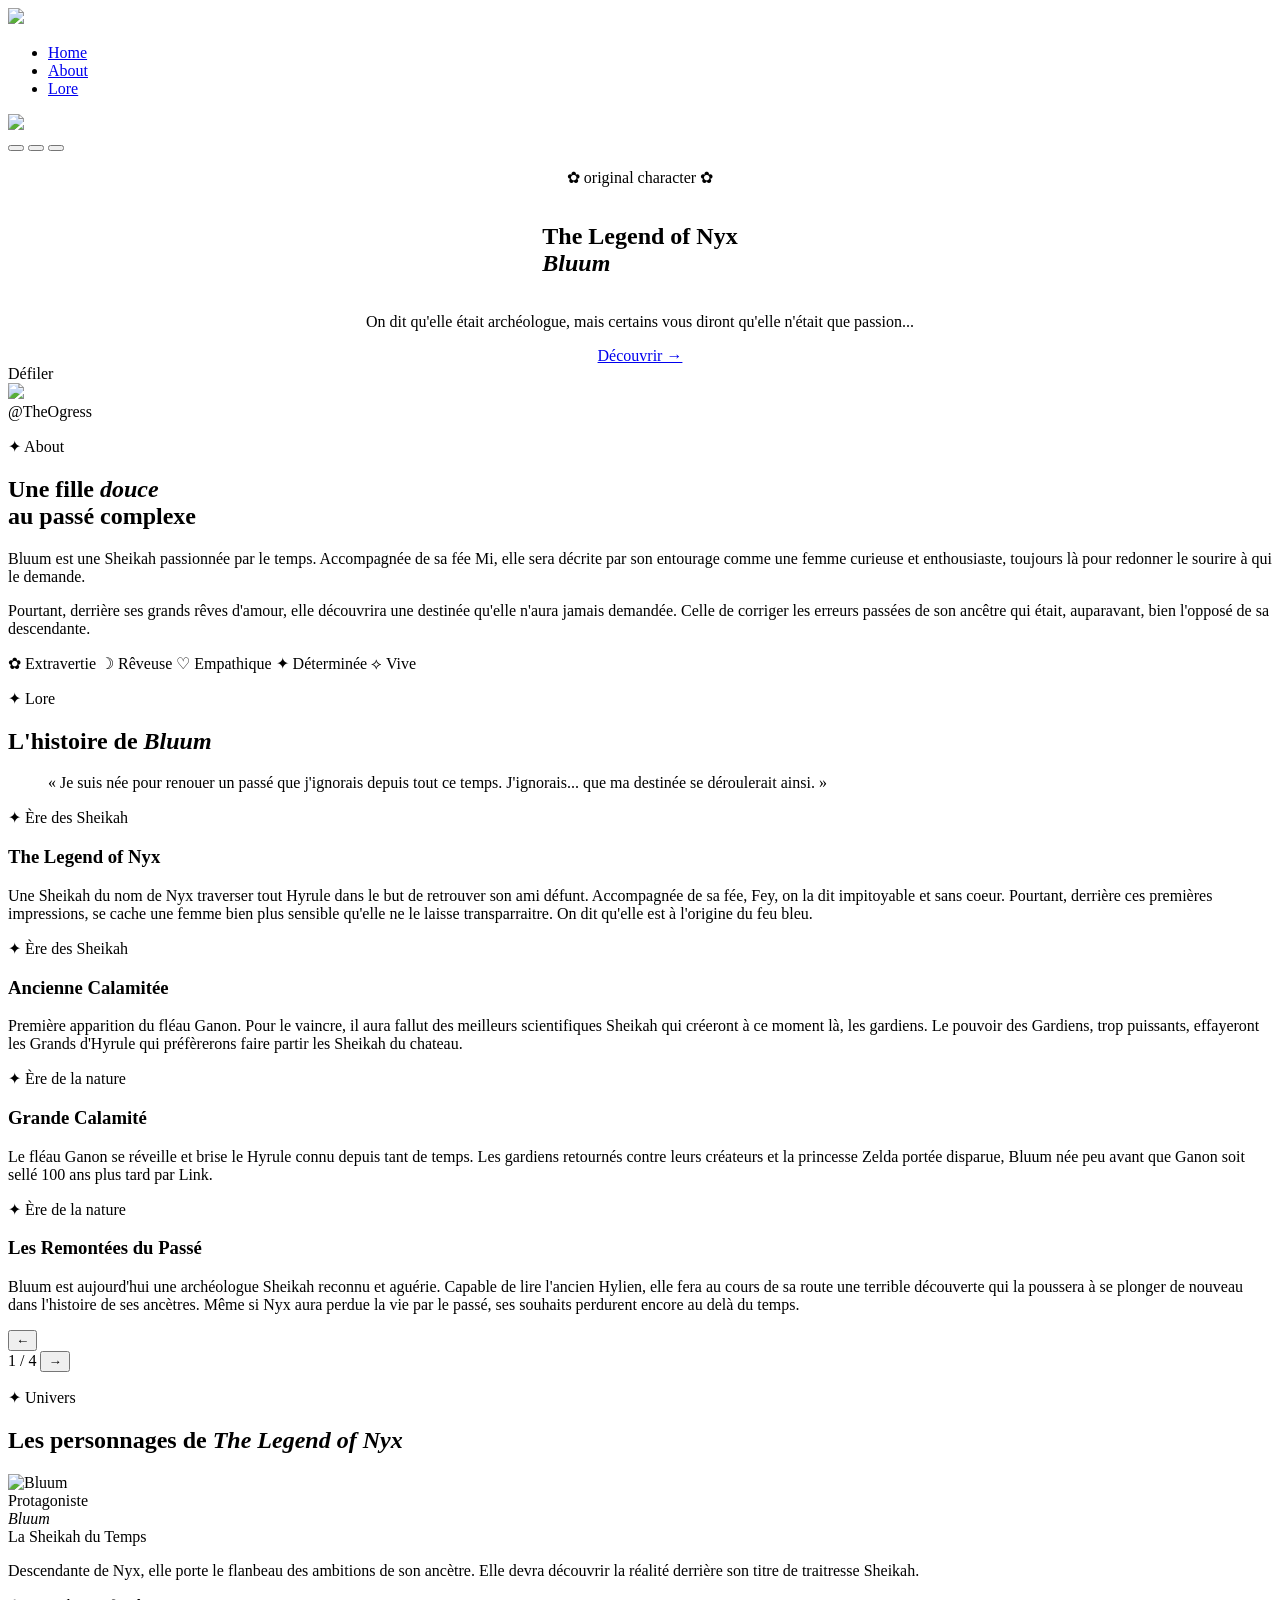
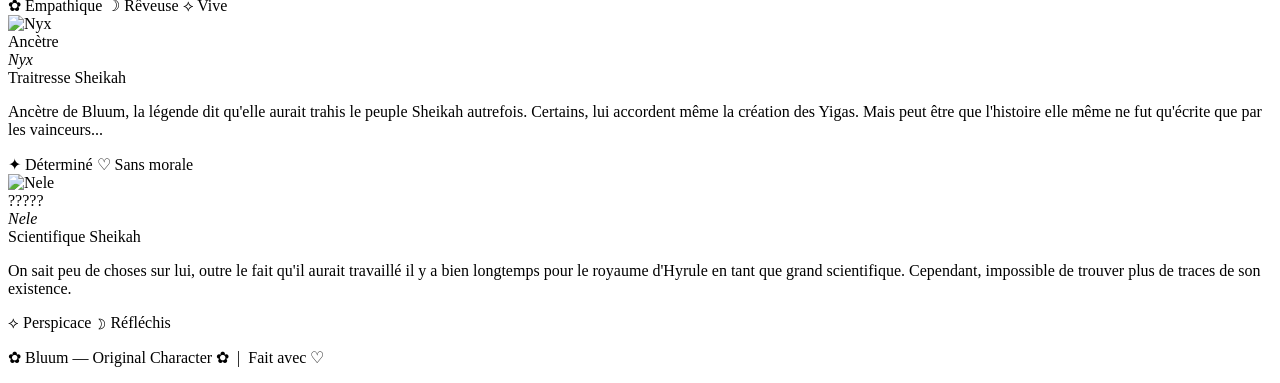
==== index.html @ 2db021d2 "Update index.html" ====
<!DOCTYPE html>
<html lang="fr">
<head>
  <meta charset="UTF-8" />
  <meta name="viewport" content="width=device-width, initial-scale=1.0"/>
  <title>Bluum ✿</title>
  <link href="https://fonts.googleapis.com/css2?family=Cormorant+Garamond:ital,wght@0,300;0,400;1,300;1,400&family=DM+Sans:wght@300;400&family=Playfair+Display:ital@1&display=swap" rel="stylesheet"/>
  <link rel="stylesheet" href="style.css"/>
  <link rel="icon" type="image/png" href="icon.png" />
</head>
<body>

  <!-- NAV HORIZONTALE EN HAUT -->
  <nav class="top-nav" aria-label="Navigation principale">
    <a class="nav-logo" href="#home"><img src="images/logo.png" width="400"></a>
    <ul>
      <li><a href="#home">Home</a></li>
      <li><a href="about.html">About</a></li>
      <li><a href="lore.html">Lore</a></li>
    </ul>
  </nav>

  <!-- NAV LATÉRALE (DOTS) À DROITE -->
  <aside class="side-nav" aria-label="Navigation par sections">
    <div class="side-nav-flower"><img src="images/flower-icon.png" width="30"></div>
    <div class="side-nav-line"></div>
    <div class="side-nav-dots">
      <button class="side-dot active" data-target="home"    data-label="Home"    aria-label="Aller à Home"></button>
      <button class="side-dot"        data-target="about"   data-label="About"   aria-label="Aller à About"></button>
      <button class="side-dot"        data-target="lore"    data-label="Lore"    aria-label="Aller à Lore"></button>
    </div>
  </aside>

  <!-- HOME -->
  <section id="home">
    <div class="home-deco deco-1"></div>
    <div class="home-deco deco-2"></div>
    <div class="home-deco deco-3"></div>
    <div class="petals" id="petals"></div>

    <div style="position:relative;z-index:2;display:flex;flex-direction:column;align-items:center;">
      <p class="home-eyebrow">✿ original character ✿</p>
      <h1 class="home-title">The Legend of Nyx<br/><em>Bluum</em></h1>
      <p class="home-sub">On dit qu'elle était archéologue, mais certains vous diront qu'elle n'était que passion...</p>
      <a href="#about" class="home-btn">Découvrir →</a>
    </div>

    <div class="scroll-hint">
      <div class="scroll-line"></div>
      <span>Défiler</span>
    </div>
  </section>

  <!-- ABOUT -->
  <section id="about">
    <div class="about-inner">
      <div class="about-portrait reveal">
        <div class="portrait-frame"><img src="images/bluum1.jpg" width="450"></div>
        <div class="portrait-tag">@TheOgress</div>
      </div>
      <div class="about-content reveal" style="transition-delay:0.15s">
        <p class="section-label">✦ About</p>
        <h2 class="section-title">Une fille <em>douce</em><br/>au passé complexe</h2>
        <p class="about-text">
          Bluum est une Sheikah passionnée par le temps. Accompagnée de sa fée Mi, elle sera décrite par son entourage comme une femme curieuse et enthousiaste, toujours là pour redonner le sourire à qui le demande.
        </p>
        <p class="about-text" style="margin-top:1rem;">
          Pourtant, derrière ses grands rêves d'amour, elle découvrira une destinée qu'elle n'aura jamais demandée. Celle de corriger les erreurs passées de son ancêtre qui était, auparavant, bien l'opposé de sa descendante.
        </p>
        <div class="about-tags">
          <span class="tag">✿ Extravertie</span>
          <span class="tag">☽ Rêveuse</span>
          <span class="tag">♡ Empathique</span>
          <span class="tag">✦ Déterminée</span>
          <span class="tag">⟡ Vive</span>
        </div>
      </div>
    </div>
  </section>

  <!-- LORE -->
  <section id="lore">
    <div class="lore-inner">
      <p class="section-label reveal">✦ Lore</p>
      <h2 class="section-title reveal" style="transition-delay:0.1s">L'histoire de <em>Bluum</em></h2>

      <blockquote class="lore-quote reveal" style="transition-delay:0.2s">
        « Je suis née pour renouer un passé que j'ignorais depuis tout ce temps. J'ignorais... que ma destinée se déroulerait ainsi. »
      </blockquote>

      <!-- FRISE HORIZONTALE SCROLLABLE -->
      <div class="timeline-slider reveal" style="transition-delay:0.3s">
        <div class="timeline-track-line"></div>

        <div class="timeline-viewport">
          <div class="timeline-track" id="timelineTrack">

            <div class="tl-card active">
              <div class="tl-dot"></div>
              <div class="tl-card-body">
                <div class="tl-year">✦ Ère des Sheikah</div>
                <h3 class="tl-title">The Legend of Nyx</h3>
                <p class="tl-text">Une Sheikah du nom de Nyx traverser tout Hyrule dans le but de retrouver son ami défunt. Accompagnée de sa fée, Fey, on la dit impitoyable et sans coeur. Pourtant, derrière ces premières impressions, se cache une femme bien plus sensible qu'elle ne le laisse transparraitre. On dit qu'elle est à l'origine du feu bleu.</p>
              </div>
            </div>

            <div class="tl-card">
              <div class="tl-dot"></div>
              <div class="tl-card-body">
                <div class="tl-year">✦ Ère des Sheikah</div>
                <h3 class="tl-title">Ancienne Calamitée</h3>
                <p class="tl-text">Première apparition du fléau Ganon. Pour le vaincre, il aura fallut des meilleurs scientifiques Sheikah qui créeront à ce moment là, les gardiens. Le pouvoir des Gardiens, trop puissants, effayeront les Grands d'Hyrule qui préfèrerons faire partir les Sheikah du chateau.</p>
              </div>
            </div>

            <div class="tl-card">
              <div class="tl-dot"></div>
              <div class="tl-card-body">
                <div class="tl-year">✦ Ère de la nature</div>
                <h3 class="tl-title">Grande Calamité</h3>
                <p class="tl-text">Le fléau Ganon se réveille et brise le Hyrule connu depuis tant de temps. Les gardiens retournés contre leurs créateurs et la princesse Zelda portée disparue, Bluum née peu avant que Ganon soit sellé 100 ans plus tard par Link.</p>
              </div>
            </div>

            <div class="tl-card">
              <div class="tl-dot"></div>
              <div class="tl-card-body">
                <div class="tl-year">✦ Ère de la nature</div>
                <h3 class="tl-title">Les Remontées du Passé</h3>
                <p class="tl-text">Bluum est aujourd'hui une archéologue Sheikah reconnu et aguérie. Capable de lire l'ancien Hylien, elle fera au cours de sa route une terrible découverte qui la poussera à se plonger de nouveau dans l'histoire de ses ancètres. Même si Nyx aura perdue la vie par le passé, ses souhaits perdurent encore au delà du temps.</p>
              </div>
            </div>

          </div>
        </div>

        <div class="timeline-controls">
          <button class="tl-btn" id="tlPrev" aria-label="Précédent">←</button>
          <div class="tl-dots" id="tlDots"></div>
          <span class="tl-counter" id="tlCounter">1 / 4</span>
          <button class="tl-btn" id="tlNext" aria-label="Suivant">→</button>
        </div>
      </div>
    </div>
  </section>

  <!-- UNIVERS — 3 PERSONNAGES -->
  <section id="univers">
    <div class="univers-inner">
      <div class="univers-header reveal">
        <p class="section-label">✦ Univers</p>
        <h2 class="section-title">Les personnages de <em>The Legend of Nyx</em></h2>
      </div>

      <div class="chars-grid">

        <!-- Personnage 1 : Bluum -->
        <div class="char-card reveal">
          <div class="char-portrait">
            <div class="char-portrait-inner">
            <img src="images/bluum-portrait.png" alt="Bluum">
            </div>
            <div class="char-ring"></div>
            <div class="char-ring-2"></div>
            <span class="char-role">Protagoniste</span>
          </div>
          <div class="char-name"><em>Bluum</em></div>
          <div class="char-epithet">La Sheikah du Temps</div>
          <p class="char-desc">Descendante de Nyx, elle porte le flanbeau des ambitions de son ancètre. Elle devra découvrir la réalité derrière son titre de traitresse Sheikah.</p>
          <div class="char-tags">
            <span class="char-tag">✿ Empathique</span>
            <span class="char-tag">☽ Rêveuse</span>
            <span class="char-tag">⟡ Vive</span>
          </div>
          <div class="char-divider"></div>
        </div>

        <!-- Personnage 2 : à compléter -->
        <div class="char-card reveal" style="transition-delay:0.12s">
          <div class="char-portrait">
            <div class="char-portrait-inner">
            <img src="images/nyx-portrait.png" alt="Nyx">
            </div>
            <div class="char-ring"></div>
            <div class="char-ring-2"></div>
            <span class="char-role">Ancètre</span>
          </div>
          <div class="char-name"><em>Nyx</em></div>
          <div class="char-epithet">Traitresse Sheikah</div>
          <p class="char-desc">Ancètre de Bluum, la légende dit qu'elle aurait trahis le peuple Sheikah autrefois. Certains, lui accordent même la création des Yigas. Mais peut être que l'histoire elle même ne fut qu'écrite que par les vainceurs...</p>
          <div class="char-tags">
            <span class="char-tag">✦ Déterminé</span>
            <span class="char-tag">♡ Sans morale</span>
          </div>
          <div class="char-divider"></div>
        </div>

        <!-- Personnage 3 : à compléter -->
        <div class="char-card reveal" style="transition-delay:0.24s">
          <div class="char-portrait">
            <div class="char-portrait-inner">
            <img src="images/nele-portrait.png" alt="Nele">
            </div>
            <div class="char-ring"></div>
            <div class="char-ring-2"></div>
            <span class="char-role">?????</span>
          </div>
          <div class="char-name"><em>Nele</em></div>
          <div class="char-epithet">Scientifique Sheikah</div>
          <p class="char-desc">On sait peu de choses sur lui, outre le fait qu'il aurait travaillé il y a bien longtemps pour le royaume d'Hyrule en tant que grand scientifique. Cependant, impossible de trouver plus de traces de son existence.</p>
          <div class="char-tags">
            <span class="char-tag">⟡ Perspicace</span>
            <span class="char-tag">☽ Réfléchis</span>
          </div>
        </div>

      </div>
    </div>
  </section>

  <!-- FOOTER -->
  <footer>
    <p>✿ Bluum — Original Character ✿ &nbsp;|&nbsp; Fait avec <span>♡</span></p>
  </footer>

  <script src="main.js"></script>
</body>
</html>
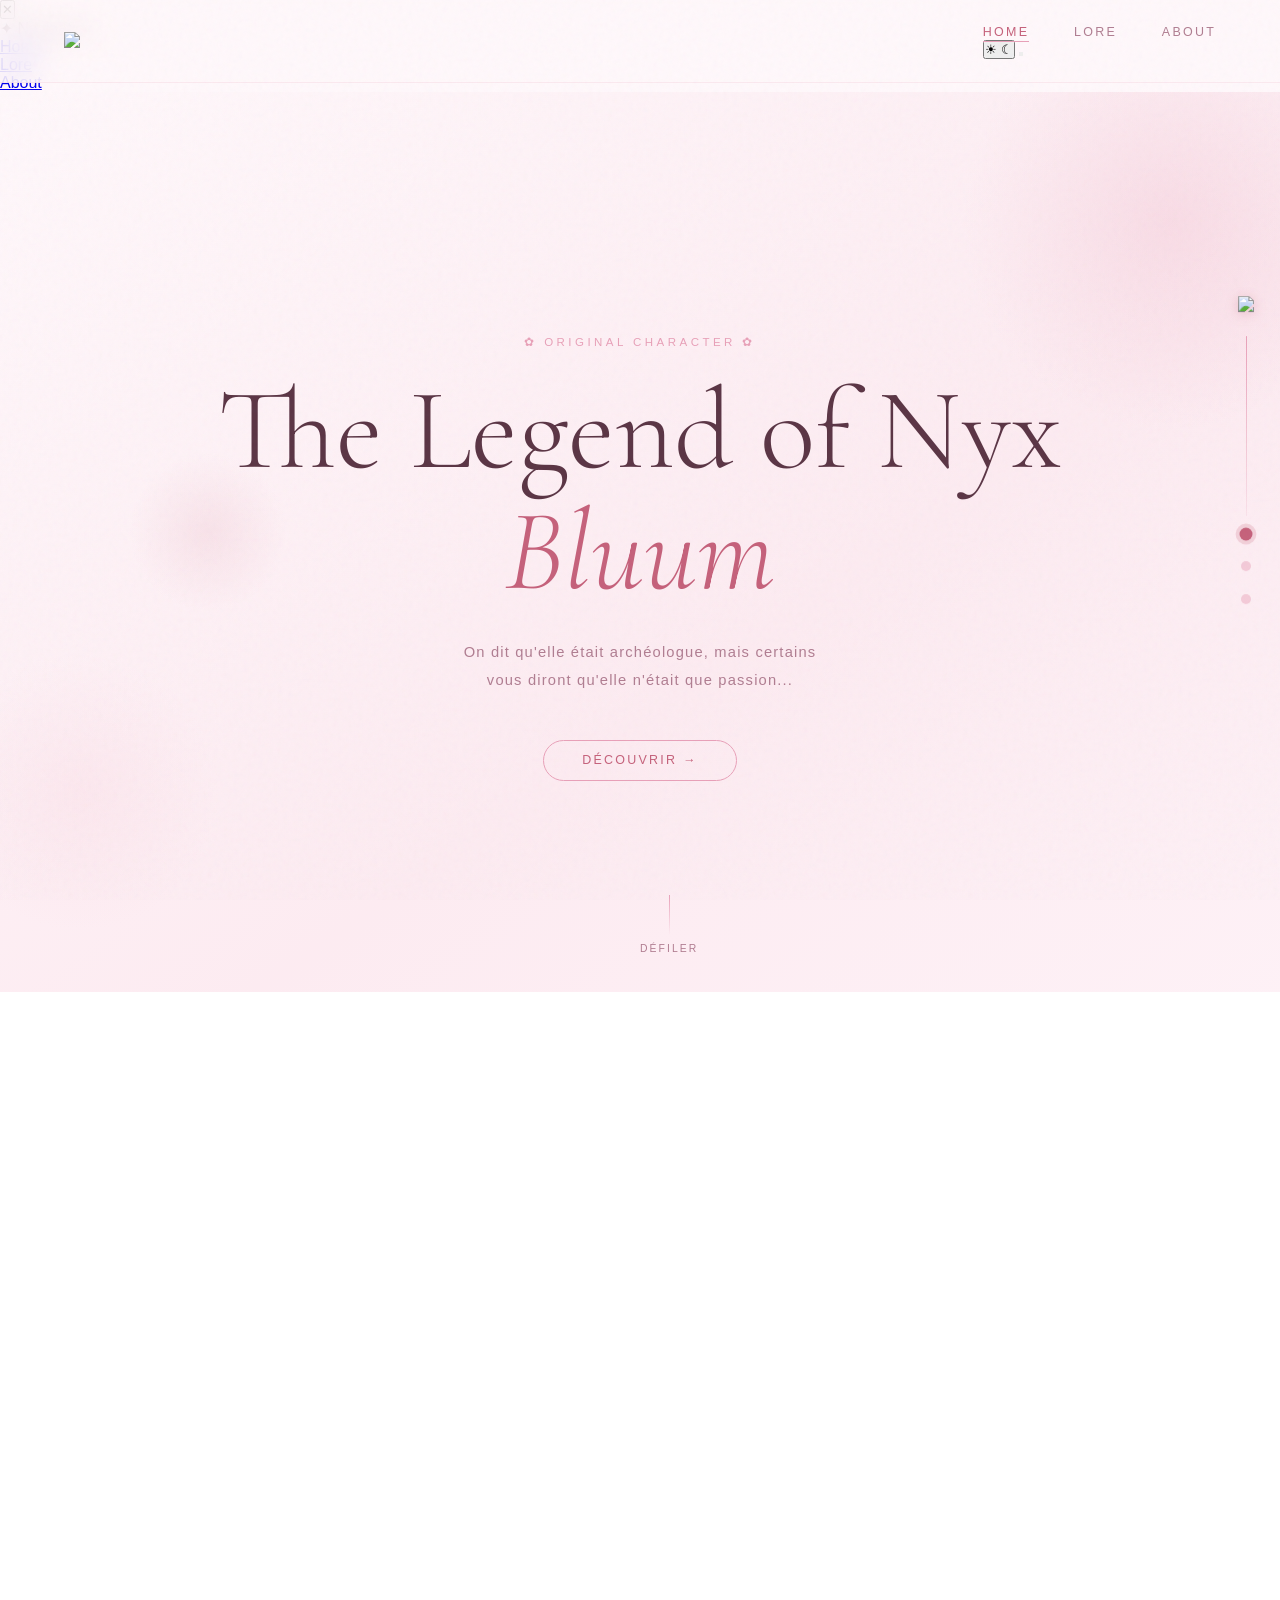
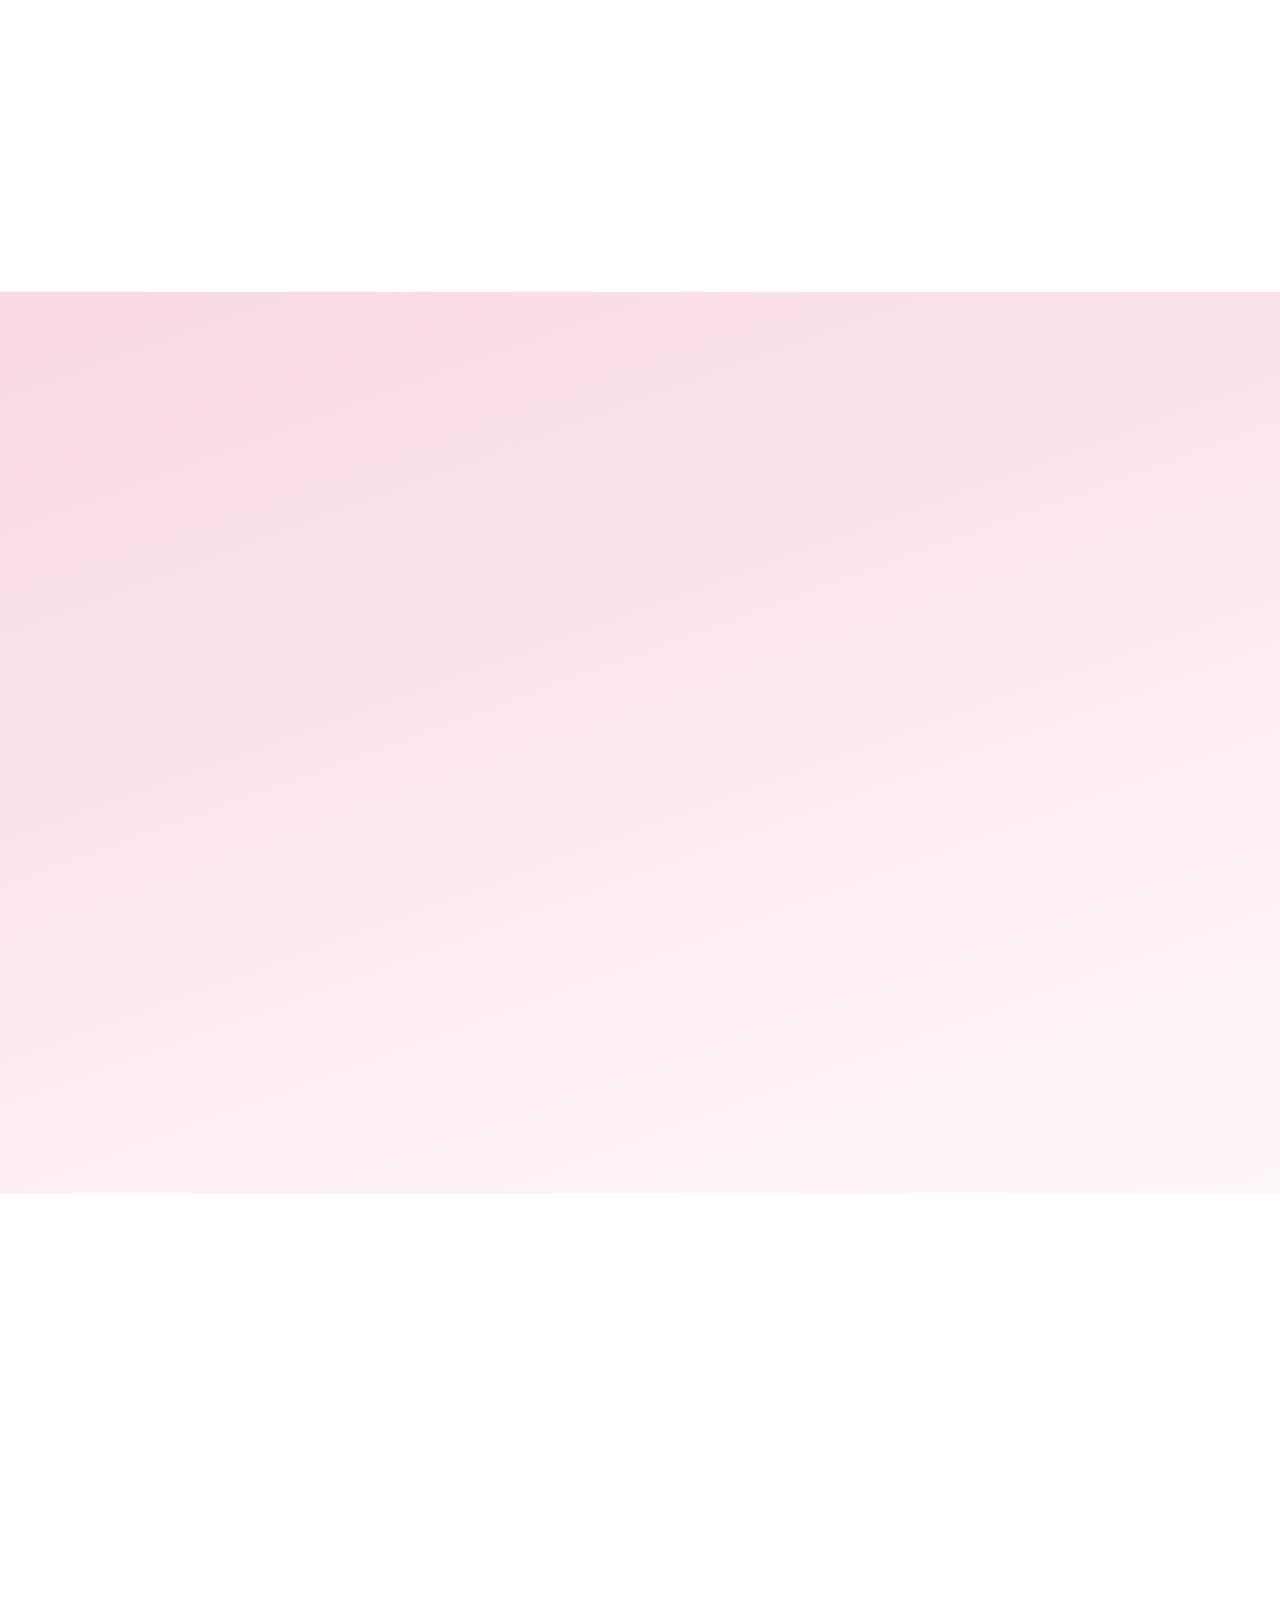
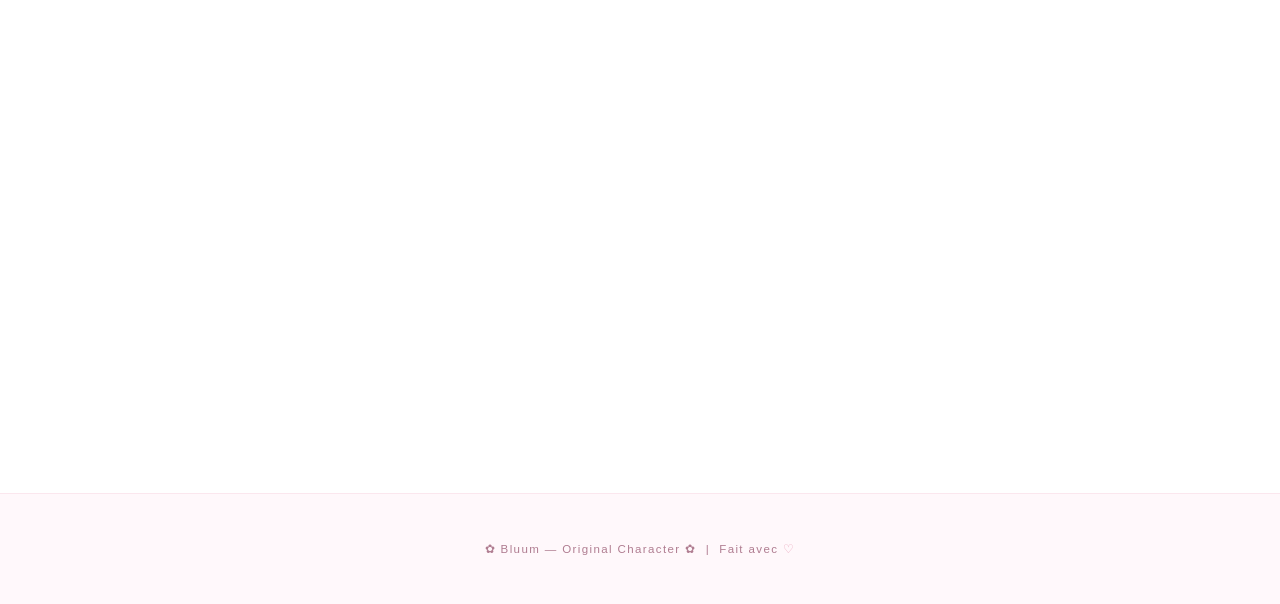
==== commit a26e1a88: "Update index.html" ====
--- a/index.html
+++ b/index.html
@@ -3,22 +3,54 @@
 <head>
   <meta charset="UTF-8" />
   <meta name="viewport" content="width=device-width, initial-scale=1.0"/>
-  <title>Bluum ✿</title>
+  <title>The Legend of Nyx</title>
+  <script>
+    (function () {
+      var t = localStorage.getItem('bluum-theme');
+      if (!t && window.matchMedia('(prefers-color-scheme: dark)').matches) t = 'dark';
+      document.documentElement.setAttribute('data-theme', t || 'light');
+    })();
+  </script>
   <link href="https://fonts.googleapis.com/css2?family=Cormorant+Garamond:ital,wght@0,300;0,400;1,300;1,400&family=DM+Sans:wght@300;400&family=Playfair+Display:ital@1&display=swap" rel="stylesheet"/>
   <link rel="stylesheet" href="style.css"/>
-  <link rel="icon" type="image/png" href="icon.png" />
+  <link rel="stylesheet" href="style-dark.css"/>
+  <link rel="icon" type="image/png" href="images/icon.png" />
 </head>
 <body>
 
   <!-- NAV HORIZONTALE EN HAUT -->
   <nav class="top-nav" aria-label="Navigation principale">
     <a class="nav-logo" href="#home"><img src="images/logo.png" width="400"></a>
-    <ul>
-      <li><a href="#home">Home</a></li>
-      <li><a href="about.html">About</a></li>
-      <li><a href="lore.html">Lore</a></li>
-    </ul>
+    <div class="nav-right">
+      <ul>
+        <li><a href="#home" class="active">Home</a></li>
+        <li><a href="lore.html">Lore</a></li>
+        <li><a href="about.html">About</a></li>
+      </ul>
+      <button class="theme-toggle" id="themeToggle" type="button" aria-pressed="false" aria-label="Changer de thème">
+        <span class="theme-icon theme-icon-light" aria-hidden="true">☀</span>
+        <span class="theme-icon theme-icon-dark" aria-hidden="true">☾</span>
+      </button>
+      <button class="burger-btn" id="burgerBtn" type="button" aria-label="Ouvrir le menu" aria-expanded="false" aria-controls="mobileMenu">
+        <span></span><span></span><span></span>
+      </button>
+    </div>
   </nav>
+
+  <div class="mobile-menu" id="mobileMenu" aria-hidden="true">
+    <div class="mobile-menu-overlay" id="mobileMenuOverlay"></div>
+    <aside class="mobile-menu-panel" aria-label="Menu de navigation">
+      <button class="mobile-menu-close" id="mobileMenuClose" type="button" aria-label="Fermer le menu">✕</button>
+      <p class="mobile-menu-label">✦ Navigation</p>
+      <nav class="mobile-menu-nav">
+        <ul>
+          <li><a href="#home" class="active">Home</a></li>
+          <li><a href="lore.html">Lore</a></li>
+          <li><a href="about.html">About</a></li>
+        </ul>
+      </nav>
+    </aside>
+  </div>
 
   <!-- NAV LATÉRALE (DOTS) À DROITE -->
   <aside class="side-nav" aria-label="Navigation par sections">
@@ -55,7 +87,7 @@
   <section id="about">
     <div class="about-inner">
       <div class="about-portrait reveal">
-        <div class="portrait-frame"><img src="images/bluum1.jpg" width="450"></div>
+        <div class="portrait-frame"><img src="images/bluum1.jpg" alt="Bluum"></div>
         <div class="portrait-tag">@TheOgress</div>
       </div>
       <div class="about-content reveal" style="transition-delay:0.15s">
@@ -223,6 +255,8 @@
     <p>✿ Bluum — Original Character ✿ &nbsp;|&nbsp; Fait avec <span>♡</span></p>
   </footer>
 
+  <script src="theme.js"></script>
+  <script src="menu.js"></script>
   <script src="main.js"></script>
 </body>
 </html>
--- a/style.css
+++ b/style.css
@@ -0,0 +1,1024 @@
+:root {
+      --blush: #f9d9e3;
+      --rose: #e8a0b8;
+      --deep-rose: #c5607a;
+      --petal: #fce8f0;
+      --cream: #fff8fb;
+      --text: #5a3444;
+      --muted: #b07d91;
+      --white: #ffffff;
+    }
+
+    *, *::before, *::after { box-sizing: border-box; margin: 0; padding: 0; }
+    html { scroll-behavior: smooth; }
+    body {
+      font-family: 'DM Sans', sans-serif;
+      background: var(--cream);
+      color: var(--text);
+      overflow-x: hidden;
+    }
+
+    /* ─── Cursor ─── */
+    html { cursor: url("data:image/svg+xml,%3Csvg xmlns='http://www.w3.org/2000/svg' width='20' height='20' viewBox='0 0 20 20'%3E%3Ccircle cx='10' cy='10' r='4' fill='%23e8a0b8'/%3E%3C/svg%3E") 10 10, auto; }
+
+    /* ─── Noise overlay ─── */
+    body::before {
+      content: '';
+      position: fixed;
+      inset: 0;
+      background-image: url("data:image/svg+xml,%3Csvg viewBox='0 0 200 200' xmlns='http://www.w3.org/2000/svg'%3E%3Cfilter id='noise'%3E%3CfeTurbulence type='fractalNoise' baseFrequency='0.9' numOctaves='4' stitchTiles='stitch'/%3E%3C/filter%3E%3Crect width='100%25' height='100%25' filter='url(%23noise)' opacity='0.035'/%3E%3C/svg%3E");
+      pointer-events: none;
+      z-index: 1000;
+    }
+
+    /* ════════════════════════════════════════
+       NAV — BARRE HORIZONTALE EN HAUT
+    ════════════════════════════════════════ */
+    nav.top-nav {
+      position: fixed;
+      top: 0; left: 0; right: 0;
+      z-index: 300;
+      display: flex;
+      align-items: center;
+      justify-content: space-between;
+      padding: 1.4rem 4rem;
+      background: rgba(255,248,251,0.82);
+      backdrop-filter: blur(14px);
+      border-bottom: 1px solid rgba(232,160,184,0.18);
+    }
+
+    .nav-logo {
+      font-family: 'Cormorant Garamond', serif;
+      font-size: 1.35rem;
+      font-weight: 300;
+      letter-spacing: 0.12em;
+      color: var(--deep-rose);
+      text-decoration: none;
+    }
+    .nav-logo span { font-style: italic; }
+
+    nav.top-nav ul {
+      list-style: none;
+      display: flex;
+      gap: 2.8rem;
+    }
+    nav.top-nav ul li a {
+      text-decoration: none;
+      font-size: 0.78rem;
+      letter-spacing: 0.18em;
+      text-transform: uppercase;
+      color: var(--muted);
+      transition: color 0.3s;
+      position: relative;
+    }
+    nav.top-nav ul li a::after {
+      content: '';
+      position: absolute;
+      bottom: -3px; left: 0;
+      width: 0; height: 1px;
+      background: var(--rose);
+      transition: width 0.3s ease;
+    }
+    nav.top-nav ul li a:hover { color: var(--deep-rose); }
+    nav.top-nav ul li a:hover::after { width: 100%; }
+
+    /* ════════════════════════════════════════
+       NAV — BARRE LATÉRALE (POINTS) À DROITE
+    ════════════════════════════════════════ */
+    .side-nav {
+      position: fixed;
+      right: 1.6rem;
+      top: 50%;
+      transform: translateY(-50%);
+      z-index: 200;
+      display: flex;
+      flex-direction: column;
+      align-items: center;
+      gap: 0;
+    }
+
+    /* La fleur de cerisier en haut */
+    .side-nav-flower {
+      font-size: 1.1rem;
+      color: var(--deep-rose);
+      margin-bottom: 1.2rem;
+      animation: floatA 4s ease-in-out infinite;
+      filter: drop-shadow(0 2px 6px rgba(197,96,122,0.3));
+    }
+
+    /* La ligne verticale */
+    .side-nav-line {
+      width: 1px;
+      height: 180px;
+      background: linear-gradient(to bottom, var(--rose), rgba(232,160,184,0.15));
+      margin-bottom: 0.8rem;
+    }
+
+    /* Les dots de section */
+    .side-nav-dots {
+      display: flex;
+      flex-direction: column;
+      align-items: center;
+      gap: 1.4rem;
+    }
+
+    .side-dot {
+      position: relative;
+      width: 10px;
+      height: 10px;
+      border-radius: 50%;
+      background: var(--rose);
+      opacity: 0.45;
+      cursor: pointer;
+      transition: opacity 0.3s, transform 0.3s, background 0.3s;
+      border: none;
+      padding: 0;
+    }
+    .side-dot:hover,
+    .side-dot.active {
+      opacity: 1;
+      background: var(--deep-rose);
+      transform: scale(1.3);
+    }
+    .side-dot.active {
+      box-shadow: 0 0 0 3px rgba(197,96,122,0.2);
+    }
+
+    /* Tooltip au survol */
+    .side-dot::after {
+      content: attr(data-label);
+      position: absolute;
+      right: 1.6rem;
+      top: 50%;
+      transform: translateY(-50%);
+      background: rgba(255,248,251,0.95);
+      backdrop-filter: blur(10px);
+      border: 1px solid rgba(232,160,184,0.3);
+      color: var(--deep-rose);
+      font-size: 0.62rem;
+      letter-spacing: 0.18em;
+      text-transform: uppercase;
+      padding: 0.3rem 0.8rem;
+      border-radius: 999px;
+      white-space: nowrap;
+      opacity: 0;
+      pointer-events: none;
+      transition: opacity 0.25s, right 0.25s;
+    }
+    .side-dot:hover::after { opacity: 1; right: 1.9rem; }
+
+    /* ─── Sections shared ─── */
+    section {
+      min-height: 100vh;
+      display: flex;
+      align-items: center;
+      justify-content: center;
+      position: relative;
+      padding: 7rem 2rem 5rem;
+    }
+
+    /* ════════════════════════════════════════
+       HOME — banner.png + pétales PNG
+    ════════════════════════════════════════ */
+    #home {
+      background:
+        linear-gradient(145deg, rgba(255,248,251,0.38) 0%, rgba(249,217,227,0.42) 60%, rgba(252,232,240,0.45) 100%),
+        url('images/banner.jpg') center center / cover no-repeat;
+      text-align: center;
+      flex-direction: column;
+      overflow: hidden;
+    }
+
+    .home-deco { position: absolute; border-radius: 50%; pointer-events: none; }
+    .deco-1 {
+      width: 420px; height: 420px;
+      background: radial-gradient(circle, rgba(232,160,184,0.22) 0%, transparent 70%);
+      top: -80px; right: -100px;
+      animation: floatA 7s ease-in-out infinite;
+    }
+    .deco-2 {
+      width: 280px; height: 280px;
+      background: radial-gradient(circle, rgba(249,217,227,0.35) 0%, transparent 70%);
+      bottom: 60px; left: -60px;
+      animation: floatB 9s ease-in-out infinite;
+    }
+    .deco-3 {
+      width: 160px; height: 160px;
+      background: radial-gradient(circle, rgba(197,96,122,0.1) 0%, transparent 70%);
+      top: 40%; left: 10%;
+      animation: floatA 11s ease-in-out infinite reverse;
+    }
+    @keyframes floatA { 0%,100%{transform:translateY(0) scale(1)} 50%{transform:translateY(-20px) scale(1.03)} }
+    @keyframes floatB { 0%,100%{transform:translateY(0) scale(1)} 50%{transform:translateY(14px) scale(0.97)} }
+
+    .petals { position: absolute; inset: 0; pointer-events: none; overflow: hidden; }
+
+    .petal-item {
+      position: absolute;
+      top: -80px;
+      opacity: 0;
+      animation: petalFall linear infinite;
+    }
+    .petal-item img {
+      display: block;
+      filter: drop-shadow(0 2px 5px rgba(197,96,122,0.15));
+    }
+    @keyframes petalFall {
+      0%   { opacity: 0;   transform: translateY(0)     rotate(0deg); }
+      6%   { opacity: 0.9; }
+      85%  { opacity: 0.6; }
+      100% { opacity: 0;   transform: translateY(110vh) rotate(420deg); }
+    }
+
+    .home-eyebrow {
+      font-size: 0.72rem; letter-spacing: 0.3em; text-transform: uppercase;
+      color: var(--rose); margin-bottom: 1.4rem; animation: fadeUp 1s ease both;
+    }
+    .home-title {
+      font-family: 'Cormorant Garamond', serif;
+      font-size: clamp(4rem,9vw,7.5rem);
+      font-weight: 300; line-height: 1.05; color: var(--text);
+      animation: fadeUp 1s 0.15s ease both;
+    }
+    .home-title em { font-style: italic; color: var(--deep-rose); }
+    .home-sub {
+      margin-top: 1.6rem; font-size: 0.92rem; font-weight: 300;
+      letter-spacing: 0.08em; color: var(--muted); max-width: 360px;
+      line-height: 1.9; animation: fadeUp 1s 0.3s ease both;
+    }
+    .home-btn {
+      display: inline-block; margin-top: 2.8rem; padding: 0.8rem 2.4rem;
+      border: 1px solid var(--rose); border-radius: 999px;
+      color: var(--deep-rose); text-decoration: none;
+      font-size: 0.78rem; letter-spacing: 0.18em; text-transform: uppercase;
+      transition: background 0.3s, color 0.3s; animation: fadeUp 1s 0.45s ease both;
+    }
+    .home-btn:hover { background: var(--rose); color: var(--white); }
+
+    .scroll-hint {
+      position: absolute; bottom: 2.4rem; left: 50%; transform: translateX(-50%);
+      display: flex; flex-direction: column; align-items: center; gap: 0.5rem;
+      color: var(--muted); font-size: 0.65rem; letter-spacing: 0.2em;
+      text-transform: uppercase; animation: fadeUp 1s 1s ease both;
+    }
+    .scroll-line {
+      width: 1px; height: 40px;
+      background: linear-gradient(to bottom, var(--rose), transparent);
+      animation: scrollPulse 2s ease-in-out infinite;
+    }
+    @keyframes scrollPulse { 0%,100%{opacity:0.5;transform:scaleY(1)} 50%{opacity:1;transform:scaleY(1.15)} }
+    @keyframes fadeUp { from{opacity:0;transform:translateY(22px)} to{opacity:1;transform:translateY(0)} }
+
+    /* ─── ABOUT ─── */
+    #about { background: var(--white); flex-direction: column; }
+    .about-inner {
+      max-width: 900px; width: 100%;
+      display: grid; grid-template-columns: 1fr 1fr;
+      gap: 6rem; align-items: center;
+    }
+    .about-portrait { position: relative; }
+    .portrait-frame {
+      width: 100%; aspect-ratio: 3/4;
+      background: linear-gradient(135deg, var(--blush), var(--petal));
+      border-radius: 60% 40% 55% 45% / 50% 50% 50% 50%;
+      display: flex; align-items: center; justify-content: center;
+      font-size: 5rem; position: relative; overflow: hidden;
+      animation: morphShape 10s ease-in-out infinite;
+    }
+    @keyframes morphShape {
+      0%,100%{border-radius:60% 40% 55% 45%/50% 50% 50% 50%}
+      33%    {border-radius:45% 55% 40% 60%/55% 45% 55% 45%}
+      66%    {border-radius:55% 45% 60% 40%/45% 55% 45% 55%}
+    }
+    .portrait-frame::after { content:'✿'; font-size:7rem; opacity:0.18; position:absolute; bottom:-10px; right:-10px; }
+    .portrait-tag {
+      position:absolute; bottom:-1.2rem; right:-1.2rem;
+      background:var(--deep-rose); color:white;
+      font-size:0.68rem; letter-spacing:0.15em; text-transform:uppercase;
+      padding:0.5rem 1rem; border-radius:999px;
+    }
+    .section-label { font-size:0.68rem; letter-spacing:0.3em; text-transform:uppercase; color:var(--rose); margin-bottom:1rem; }
+    .section-title { font-family:'Cormorant Garamond',serif; font-size:clamp(2.2rem,4vw,3.2rem); font-weight:300; line-height:1.15; margin-bottom:1.8rem; }
+    .section-title em { font-style:italic; color:var(--deep-rose); }
+    .about-text { font-size:0.88rem; line-height:2; color:var(--muted); font-weight:300; }
+    .about-tags { display:flex; flex-wrap:wrap; gap:0.6rem; margin-top:2rem; }
+    .tag { padding:0.35rem 1rem; background:var(--petal); border-radius:999px; font-size:0.72rem; color:var(--deep-rose); letter-spacing:0.08em; }
+
+    /* ════════════════════════════════════════
+       LORE — FRISE CHRONOLOGIQUE HORIZONTALE
+    ════════════════════════════════════════ */
+    #lore { background: linear-gradient(160deg, var(--blush) 0%, var(--cream) 100%); flex-direction: column; overflow: hidden; }
+    .lore-inner { max-width: 860px; width: 100%; text-align: center; }
+    .lore-quote {
+      font-family:'Cormorant Garamond',serif;
+      font-size:clamp(1.4rem,3vw,2.1rem);
+      font-style:italic; font-weight:300; color:var(--text);
+      line-height:1.6; margin:2.4rem 0 3.5rem;
+      position:relative; padding:0 2rem;
+    }
+    .lore-quote::before,.lore-quote::after { content:'✦'; position:absolute; font-size:1.2rem; color:var(--rose); font-style:normal; }
+    .lore-quote::before { top:0; left:0; }
+    .lore-quote::after  { bottom:0; right:0; }
+
+    .timeline-slider { position:relative; width:100%; }
+
+    .timeline-track-line {
+      position:absolute;
+      top:38px; left:0; right:0;
+      height:1px;
+      background:linear-gradient(to right, transparent, var(--rose) 15%, var(--rose) 85%, transparent);
+      pointer-events:none; z-index:0;
+    }
+
+    .timeline-viewport { overflow:hidden; width:100%; position:relative; padding-top:16px; }
+
+    .timeline-track {
+      display:flex;
+      transition: transform 0.55s cubic-bezier(0.77,0,0.175,1);
+      will-change: transform;
+    }
+
+    .tl-card {
+      flex: 0 0 100%; width: 100%;
+      padding: 0 2rem 2.5rem;
+      display: flex; flex-direction: column; align-items: center; text-align: center;
+    }
+
+    .tl-dot {
+      width:14px; height:14px;
+      border-radius:50%;
+      background:var(--deep-rose);
+      border:3px solid var(--cream);
+      box-shadow:0 0 0 1px var(--rose), 0 0 10px rgba(197,96,122,0.2);
+      margin-bottom:2.2rem;
+      position:relative; z-index:1; flex-shrink:0;
+      transition:transform 0.35s, box-shadow 0.35s;
+    }
+    .tl-card.active .tl-dot {
+      transform:scale(1.4);
+      box-shadow:0 0 0 2px var(--rose), 0 0 22px rgba(197,96,122,0.45);
+    }
+
+    .tl-card-body {
+      background:rgba(255,248,251,0.9);
+      backdrop-filter:blur(14px);
+      border:1px solid rgba(232,160,184,0.25);
+      border-radius:22px;
+      padding:2.2rem 2.6rem;
+      max-width:580px; width:100%;
+      text-align:left;
+      box-shadow:0 8px 30px rgba(197,96,122,0.07);
+      transition:box-shadow 0.3s, transform 0.3s;
+    }
+    .tl-card.active .tl-card-body {
+      box-shadow:0 14px 46px rgba(197,96,122,0.13);
+    }
+
+    .tl-year { font-size:0.62rem; letter-spacing:0.3em; text-transform:uppercase; color:var(--rose); margin-bottom:0.6rem; }
+    .tl-title { font-family:'Cormorant Garamond',serif; font-size:1.35rem; font-weight:400; color:var(--text); margin-bottom:0.8rem; }
+    .tl-text { font-size:0.84rem; line-height:1.9; color:var(--muted); font-weight:300; }
+
+    .timeline-controls {
+      display:flex; align-items:center; justify-content:center;
+      gap:1.2rem; margin-top:2.4rem;
+    }
+    .tl-btn {
+      width:42px; height:42px; border-radius:50%;
+      border:1px solid rgba(232,160,184,0.4);
+      background:rgba(255,248,251,0.9);
+      backdrop-filter:blur(8px);
+      color:var(--deep-rose); font-size:1rem;
+      display:flex; align-items:center; justify-content:center;
+      cursor:pointer;
+      transition:background 0.3s, box-shadow 0.3s, transform 0.2s;
+    }
+    .tl-btn:hover { background:var(--blush); box-shadow:0 4px 16px rgba(197,96,122,0.15); transform:scale(1.08); }
+    .tl-btn:disabled { opacity:0.3; pointer-events:none; }
+
+    .tl-dots { display:flex; gap:0.5rem; align-items:center; }
+    .tl-indicator {
+      width:6px; height:6px; border-radius:50%;
+      background:var(--rose); opacity:0.3;
+      transition:opacity 0.3s, transform 0.3s;
+      cursor:pointer; border:none;
+    }
+    .tl-indicator.active { opacity:1; transform:scale(1.5); }
+    .tl-counter { font-size:0.68rem; letter-spacing:0.2em; color:var(--muted); min-width:3rem; text-align:center; }
+
+    /* ════════════════════════════════════════
+       UNIVERS — 3 PERSONNAGES
+    ════════════════════════════════════════ */
+    #univers { background: var(--white); flex-direction: column; }
+    .univers-inner { max-width: 1020px; width: 100%; }
+    .univers-header { text-align:center; margin-bottom:4.5rem; }
+
+    .chars-grid { display:grid; grid-template-columns:repeat(3,1fr); gap:2rem; }
+
+    .char-card {
+      display:flex; flex-direction:column; align-items:center;
+      text-align:center; position:relative;
+    }
+
+    .char-portrait {
+      width:160px; height:160px;
+      border-radius:50%;
+      background:linear-gradient(135deg, var(--blush), var(--petal));
+      display:flex; align-items:center; justify-content:center;
+      font-size:3.5rem;
+      position:relative; margin-bottom:1.8rem;
+      overflow:visible;
+      transition:transform 0.4s, box-shadow 0.4s;
+      box-shadow:0 8px 28px rgba(197,96,122,0.12);
+      flex-shrink:0;
+    }
+    .char-portrait-inner {
+      width:100%; height:100%;
+      border-radius:50%;
+      overflow:hidden;
+      display:flex; align-items:center; justify-content:center;
+    }
+    .char-portrait-inner img { width:100%; height:100%; object-fit:cover; }
+
+    .char-card:hover .char-portrait {
+      transform:translateY(-6px) scale(1.04);
+      box-shadow:0 18px 44px rgba(197,96,122,0.2);
+    }
+
+    /* Anneau déco */
+    .char-ring {
+      position:absolute;
+      inset:-5px;
+      border-radius:50%;
+      border:1.5px solid rgba(232,160,184,0.5);
+      pointer-events:none;
+    }
+    .char-ring-2 {
+      position:absolute;
+      inset:-12px;
+      border-radius:50%;
+      border:1px dashed rgba(232,160,184,0.22);
+      pointer-events:none;
+      animation:spinSlow 20s linear infinite;
+    }
+    @keyframes spinSlow { from{transform:rotate(0deg)} to{transform:rotate(360deg)} }
+
+    .char-role {
+      position:absolute;
+      bottom:-0.7rem; left:50%; transform:translateX(-50%);
+      background:var(--deep-rose); color:white;
+      font-size:0.58rem; letter-spacing:0.16em; text-transform:uppercase;
+      padding:0.28rem 0.9rem; border-radius:999px;
+      white-space:nowrap; z-index:3;
+    }
+
+    .char-name { font-family:'Cormorant Garamond',serif; font-size:1.6rem; font-weight:300; color:var(--text); margin-bottom:0.3rem; margin-top:0.4rem; }
+    .char-name em { font-style:italic; color:var(--deep-rose); }
+    .char-epithet { font-size:0.65rem; letter-spacing:0.25em; text-transform:uppercase; color:var(--rose); margin-bottom:1.2rem; }
+    .char-desc { font-size:0.82rem; line-height:1.9; color:var(--muted); font-weight:300; max-width:260px; }
+    .char-tags { display:flex; flex-wrap:wrap; justify-content:center; gap:0.4rem; margin-top:1.2rem; }
+    .char-tag { padding:0.25rem 0.8rem; background:var(--petal); border-radius:999px; font-size:0.65rem; color:var(--deep-rose); letter-spacing:0.06em; }
+
+    .char-divider {
+      position:absolute; right:-1rem; top:20px; bottom:20px; width:1px;
+      background:linear-gradient(to bottom, transparent, rgba(232,160,184,0.3) 30%, rgba(232,160,184,0.3) 70%, transparent);
+    }
+    .char-card:last-child .char-divider { display:none; }
+
+    /* ─── Footer ─── */
+    footer { text-align:center; padding:3rem; background:var(--cream); border-top:1px solid rgba(232,160,184,0.2); font-size:0.72rem; letter-spacing:0.12em; color:var(--muted); }
+    footer span { color:var(--rose); }
+
+    /* ─── Scroll reveal ─── */
+    .reveal { opacity:0; transform:translateY(30px); transition:opacity 0.8s ease,transform 0.8s ease; }
+    .reveal.visible { opacity:1; transform:translateY(0); }
+
+    /* ─── Responsive ─── */
+    @media (max-width:860px) {
+      .chars-grid { grid-template-columns:1fr; gap:3.5rem; }
+      .char-divider { display:none; }
+    }
+    @media (max-width:720px) {
+      .about-inner { grid-template-columns:1fr; gap:3rem; }
+      .portrait-frame { max-width:260px; margin:0 auto; }
+    }
+
+
+
+    /* ============================================
+      ABOUT CSS
+    =============================================*/
+  
+    /* ─── Lien actif nav ─── */
+    nav.top-nav ul li a.active { color: var(--deep-rose); }
+    nav.top-nav ul li a.active::after { width: 100%; }
+
+    /* ════════════════════════════════════════
+       HERO ABOUT
+    ════════════════════════════════════════ */
+    .about-hero {
+      min-height: 42vh;
+      display: flex;
+      flex-direction: column;
+      align-items: center;
+      justify-content: flex-end;
+      padding: 8rem 2rem 3.5rem;
+      text-align: center;
+      background: linear-gradient(160deg, var(--blush) 0%, var(--cream) 100%);
+      position: relative;
+      overflow: hidden;
+    }
+    .about-hero-deco {
+      position: absolute;
+      border-radius: 50%;
+      pointer-events: none;
+    }
+    .about-hero h1 {
+      font-family: 'Cormorant Garamond', serif;
+      font-size: clamp(3rem, 7vw, 5.5rem);
+      font-weight: 300;
+      line-height: 1.1;
+      color: var(--text);
+      position: relative;
+      z-index: 2;
+    }
+    .about-hero h1 em { font-style: italic; color: var(--deep-rose); }
+    .about-hero-label {
+      font-size: 0.7rem;
+      letter-spacing: 0.32em;
+      text-transform: uppercase;
+      color: var(--rose);
+      margin-bottom: 1rem;
+      position: relative;
+      z-index: 2;
+    }
+
+    /* ════════════════════════════════════════
+       SECTIONS COMMUNES
+    ════════════════════════════════════════ */
+    .page-section {
+      padding: 6rem 2rem;
+      display: flex;
+      flex-direction: column;
+      align-items: center;
+    }
+    .page-section-inner {
+      max-width: 960px;
+      width: 100%;
+    }
+
+    /* ════════════════════════════════════════
+       LAYOUT PORTRAIT — image + texte côte à côte
+    ════════════════════════════════════════ */
+    .portrait-section {
+      display: grid;
+      grid-template-columns: 1fr 1fr;
+      gap: 5rem;
+      align-items: center;
+    }
+    .portrait-section.reverse { direction: rtl; }
+    .portrait-section.reverse > * { direction: ltr; }
+
+    /* Zone de dessin rectangulaire */
+    .drawing-zone {
+      width: 100%;
+      aspect-ratio: 3 / 4;
+      background: linear-gradient(135deg, var(--blush), var(--petal));
+      border-radius: 2rem;
+      display: flex;
+      flex-direction: column;
+      align-items: center;
+      justify-content: center;
+      gap: 0.8rem;
+      border: 2px dashed rgba(232,160,184,0.45);
+      position: relative;
+      overflow: hidden;
+    }
+    .drawing-zone img {
+      width: 100%; height: 100%;
+      object-fit: cover;
+      border-radius: 2rem;
+      display: block;
+    }
+    .drawing-zone-placeholder {
+      display: flex;
+      flex-direction: column;
+      align-items: center;
+      gap: 0.6rem;
+    }
+    .drawing-zone-icon { font-size: 2.4rem; opacity: 0.4; }
+    .drawing-zone-label {
+      font-size: 0.68rem;
+      letter-spacing: 0.22em;
+      text-transform: uppercase;
+      color: var(--muted);
+      opacity: 0.7;
+    }
+
+    /* Texte des sections portrait */
+    .portrait-text .section-label { margin-bottom: 0.6rem; }
+    .portrait-text .section-title { margin-bottom: 1.4rem; }
+    .portrait-text p {
+      font-size: 0.88rem;
+      line-height: 2;
+      color: var(--muted);
+      font-weight: 300;
+      margin-bottom: 1rem;
+    }
+    .portrait-text p:last-of-type { margin-bottom: 0; }
+    .portrait-tags {
+      display: flex;
+      flex-wrap: wrap;
+      gap: 0.5rem;
+      margin-top: 1.6rem;
+    }
+
+    /* ════════════════════════════════════════
+       SECTION MI — rond + texte horizontal
+    ════════════════════════════════════════ */
+    .mi-layout {
+      display: grid;
+      grid-template-columns: auto 1fr;
+      gap: 4rem;
+      align-items: center;
+    }
+    .mi-circle-wrap {
+      position: relative;
+      display: flex;
+      align-items: center;
+      justify-content: center;
+      flex-shrink: 0;
+    }
+    .mi-drawing {
+      width: 220px;
+      height: 220px;
+      border-radius: 50%;
+      background: linear-gradient(135deg, var(--blush), var(--petal));
+      display: flex;
+      flex-direction: column;
+      align-items: center;
+      justify-content: center;
+      gap: 0.6rem;
+      border: 2px dashed rgba(232,160,184,0.45);
+      overflow: hidden;
+      box-shadow: 0 8px 28px rgba(197,96,122,0.12);
+      position: relative;
+      z-index: 1;
+    }
+    .mi-drawing img { width: 100%; height: 100%; object-fit: cover; }
+    .mi-ring {
+      position: absolute; inset: -6px; border-radius: 50%;
+      border: 1.5px solid rgba(232,160,184,0.4); pointer-events: none;
+    }
+    .mi-ring-2 {
+      position: absolute; inset: -14px; border-radius: 50%;
+      border: 1px dashed rgba(232,160,184,0.2); pointer-events: none;
+      animation: spinSlow 18s linear infinite;
+    }
+
+    /* ════════════════════════════════════════
+       SECTION CARACTÈRE — cartes style univers
+    ════════════════════════════════════════ */
+    .caractere-grid {
+      display: grid;
+      grid-template-columns: repeat(4, 1fr);
+      gap: 1.6rem;
+      margin-top: 3rem;
+    }
+    .caract-card {
+      display: flex;
+      flex-direction: column;
+      align-items: center;
+      text-align: center;
+      padding: 2rem 1.2rem 1.8rem;
+      background: rgba(255,248,251,0.85);
+      backdrop-filter: blur(12px);
+      border: 1px solid rgba(232,160,184,0.22);
+      border-radius: 22px;
+      position: relative;
+      transition: transform 0.35s, box-shadow 0.35s;
+      box-shadow: 0 6px 22px rgba(197,96,122,0.07);
+    }
+    .caract-card:hover {
+      transform: translateY(-6px);
+      box-shadow: 0 16px 40px rgba(197,96,122,0.14);
+    }
+    .caract-portrait {
+      width: 100px; height: 100px;
+      border-radius: 50%;
+      background: linear-gradient(135deg, var(--blush), var(--petal));
+      display: flex; align-items: center; justify-content: center;
+      font-size: 2.2rem;
+      position: relative;
+      margin-bottom: 1.4rem;
+      overflow: visible;
+      flex-shrink: 0;
+      box-shadow: 0 6px 20px rgba(197,96,122,0.12);
+      transition: transform 0.35s, box-shadow 0.35s;
+    }
+    .caract-card:hover .caract-portrait {
+      transform: translateY(-4px) scale(1.05);
+      box-shadow: 0 14px 34px rgba(197,96,122,0.2);
+    }
+    .caract-portrait-inner {
+      width: 100%; height: 100%;
+      border-radius: 50%; overflow: hidden;
+      display: flex; align-items: center; justify-content: center;
+    }
+    .caract-portrait-inner img { width: 100%; height: 100%; object-fit: cover; }
+    .caract-ring {
+      position: absolute; inset: -4px; border-radius: 50%;
+      border: 1.5px solid rgba(232,160,184,0.45); pointer-events: none;
+    }
+    .caract-ring-2 {
+      position: absolute; inset: -10px; border-radius: 50%;
+      border: 1px dashed rgba(232,160,184,0.2); pointer-events: none;
+      animation: spinSlow 20s linear infinite;
+    }
+    .caract-title {
+      font-family: 'Cormorant Garamond', serif;
+      font-size: 1.1rem; font-weight: 400;
+      color: var(--text); margin-bottom: 0.5rem;
+    }
+    .caract-title em { font-style: italic; color: var(--deep-rose); }
+    .caract-desc {
+      font-size: 0.78rem; line-height: 1.85;
+      color: var(--muted); font-weight: 300;
+    }
+
+    /* ════════════════════════════════════════
+       SECTION CRÉATRICE — rond centré
+    ════════════════════════════════════════ */
+    .creatrice-drawing {
+      width: 260px; height: 260px;
+      border-radius: 50%;
+      background: linear-gradient(135deg, var(--blush), var(--petal));
+      display: flex; flex-direction: column;
+      align-items: center; justify-content: center;
+      gap: 0.6rem;
+      border: 2px dashed rgba(232,160,184,0.45);
+      overflow: hidden;
+      box-shadow: 0 8px 28px rgba(197,96,122,0.12);
+      flex-shrink: 0;
+    }
+    .creatrice-drawing img { width: 100%; height: 100%; object-fit: cover; }
+
+    /* ─── Séparateur floral ─── */
+    .floral-sep {
+      text-align: center;
+      font-size: 0.85rem;
+      color: var(--rose);
+      letter-spacing: 0.8em;
+      opacity: 0.5;
+      padding: 0.5rem 0;
+    }
+
+    /* ─── Responsive ─── */
+    @media (max-width: 860px) {
+      .portrait-section,
+      .portrait-section.reverse { grid-template-columns: 1fr; direction: ltr; gap: 3rem; }
+      .mi-layout { grid-template-columns: 1fr; justify-items: center; }
+      .caractere-grid { grid-template-columns: repeat(2, 1fr); }
+    }
+    @media (max-width: 520px) {
+      .caractere-grid { grid-template-columns: 1fr; }
+    }
+
+
+
+
+
+    /*======================================
+      LORE CSS
+    ======================================/*
+
+    /* ─── Lien actif nav ─── */
+    nav.top-nav ul li a.active { color: var(--deep-rose); }
+    nav.top-nav ul li a.active::after { width: 100%; }
+
+    /* ════════════════════════════════════════
+       HERO LORE
+    ════════════════════════════════════════ */
+    .lore-hero {
+      min-height: 42vh;
+      display: flex;
+      flex-direction: column;
+      align-items: center;
+      justify-content: flex-end;
+      padding: 8rem 2rem 3.5rem;
+      text-align: center;
+      background: linear-gradient(160deg, var(--blush) 0%, var(--cream) 100%);
+      position: relative;
+      overflow: hidden;
+    }
+    .lore-hero-deco { position: absolute; border-radius: 50%; pointer-events: none; }
+    .lore-hero h1 {
+      font-family: 'Cormorant Garamond', serif;
+      font-size: clamp(3rem, 7vw, 5.5rem);
+      font-weight: 300; line-height: 1.1; color: var(--text);
+      position: relative; z-index: 2;
+    }
+    .lore-hero h1 em { font-style: italic; color: var(--deep-rose); }
+    .lore-hero-label {
+      font-size: 0.7rem; letter-spacing: 0.32em;
+      text-transform: uppercase; color: var(--rose);
+      margin-bottom: 1rem; position: relative; z-index: 2;
+      margin-top: 4rem;
+    }
+
+    /* ════════════════════════════════════════
+       SECTIONS COMMUNES
+    ════════════════════════════════════════ */
+    .page-section {
+      padding: 6rem 2rem;
+      display: flex; flex-direction: column; align-items: center;
+    }
+    .page-section-inner { max-width: 1060px; width: 100%; }
+
+    .section-header { text-align: center; margin-bottom: 3.5rem; }
+    .section-header .section-label { margin-bottom: 0.6rem; }
+    .section-header .section-title { margin-bottom: 1rem; }
+    .section-header p {
+      font-size: 0.88rem; line-height: 2; color: var(--muted);
+      font-weight: 300; max-width: 560px; margin: 0 auto;
+    }
+
+    /* Zone dessin partagée */
+    .drawing-zone {
+      background: linear-gradient(135deg, var(--blush), var(--petal));
+      border-radius: 2rem;
+      display: flex; flex-direction: column;
+      align-items: center; justify-content: center;
+      gap: 0.8rem;
+      border: 2px dashed rgba(232,160,184,0.45);
+      overflow: hidden;
+    }
+    .drawing-zone img { width: 100%; height: 100%; object-fit: cover; display: block; }
+    .drawing-zone-placeholder { display: flex; flex-direction: column; align-items: center; gap: 0.6rem; }
+    .drawing-zone-icon { font-size: 2.2rem; opacity: 0.4; }
+    .drawing-zone-label {
+      font-size: 0.65rem; letter-spacing: 0.22em;
+      text-transform: uppercase; color: var(--muted); opacity: 0.7;
+    }
+
+    /* Texte corps */
+    .lore-text p {
+      font-size: 0.88rem; line-height: 2.1;
+      color: var(--muted); font-weight: 300; margin-bottom: 1.1rem;
+    }
+    .lore-text p:last-child { margin-bottom: 0; }
+
+    /* Tags */
+    .portrait-tags { display: flex; flex-wrap: wrap; gap: 0.5rem; margin-top: 1.6rem; }
+
+    /* Séparateur */
+    .floral-sep {
+      text-align: center; font-size: 0.85rem; color: var(--rose);
+      letter-spacing: 0.8em; opacity: 0.5; padding: 0.5rem 0;
+    }
+
+    /* ════════════════════════════════════════
+       1. GRANDE SECTION HISTOIRE
+    ════════════════════════════════════════ */
+    .histoire-grid {
+      display: grid;
+      grid-template-columns: 1fr 320px;
+      gap: 4rem;
+      align-items: start;
+    }
+    .histoire-text-col { display: flex; flex-direction: column; }
+    .histoire-text-col .section-label { margin-bottom: 0.6rem; }
+    .histoire-text-col .section-title { margin-bottom: 1.8rem; }
+
+    .inline-quote {
+      font-family: 'Cormorant Garamond', serif;
+      font-size: clamp(1.1rem, 2vw, 1.45rem);
+      font-style: italic; font-weight: 300;
+      color: var(--text); line-height: 1.65;
+      padding: 1.4rem 1.8rem;
+      margin: 1.8rem 0;
+      border-left: 2px solid var(--rose);
+      background: rgba(249,217,227,0.18);
+      border-radius: 0 1rem 1rem 0;
+      position: relative;
+    }
+    .inline-quote::before {
+      content: '✦';
+      position: absolute; top: 1rem; left: -0.65rem;
+      font-size: 0.75rem; color: var(--rose); font-style: normal;
+      background: var(--cream); padding: 0 4px;
+    }
+
+    .histoire-drawings {
+      display: flex; flex-direction: column; gap: 1.8rem;
+      position: sticky; top: 7rem;
+    }
+    .histoire-drawing { width: 100%; aspect-ratio: 3 / 4; }
+
+    /* ════════════════════════════════════════
+       2. FRISE CHRONOLOGIQUE VERTICALE
+    ════════════════════════════════════════ */
+    .timeline-vertical {
+      position: relative;
+      max-width: 800px;
+      margin: 0 auto;
+    }
+    .timeline-vertical::before {
+      content: '';
+      position: absolute;
+      left: 50%; top: 0; bottom: 0; width: 1px;
+      transform: translateX(-50%);
+      background: linear-gradient(to bottom, transparent, var(--rose) 8%, var(--rose) 92%, transparent);
+    }
+
+    .tv-item {
+      display: grid;
+      grid-template-columns: 1fr 40px 1fr;
+      align-items: start;
+      margin-bottom: 3rem;
+    }
+    .tv-item:last-child { margin-bottom: 0; }
+
+    .tv-left  { padding-right: 2rem; text-align: right; }
+    .tv-right { padding-left:  2rem; text-align: left; }
+    .tv-empty { }
+
+    .tv-dot-col {
+      display: flex; flex-direction: column;
+      align-items: center; padding-top: 0.3rem;
+    }
+    .tv-dot {
+      width: 14px; height: 14px; border-radius: 50%;
+      background: var(--deep-rose);
+      border: 3px solid var(--cream);
+      box-shadow: 0 0 0 1.5px var(--rose), 0 0 10px rgba(197,96,122,0.25);
+      flex-shrink: 0;
+      transition: transform 0.3s, box-shadow 0.3s;
+    }
+    .tv-item:hover .tv-dot {
+      transform: scale(1.4);
+      box-shadow: 0 0 0 2px var(--rose), 0 0 20px rgba(197,96,122,0.4);
+    }
+
+    .tv-card {
+      background: rgba(255,248,251,0.9);
+      backdrop-filter: blur(14px);
+      border: 1px solid rgba(232,160,184,0.25);
+      border-radius: 18px;
+      padding: 1.5rem 1.7rem;
+      box-shadow: 0 6px 24px rgba(197,96,122,0.07);
+      transition: box-shadow 0.3s, transform 0.3s;
+    }
+    .tv-item:hover .tv-card { box-shadow: 0 12px 38px rgba(197,96,122,0.13); transform: translateY(-3px); }
+
+    .tv-era { font-size: 0.6rem; letter-spacing: 0.28em; text-transform: uppercase; color: var(--rose); margin-bottom: 0.4rem; }
+    .tv-title { font-family: 'Cormorant Garamond', serif; font-size: 1.15rem; font-weight: 400; color: var(--text); margin-bottom: 0.5rem; }
+    .tv-title em { font-style: italic; color: var(--deep-rose); }
+    .tv-desc { font-size: 0.82rem; line-height: 1.9; color: var(--muted); font-weight: 300; }
+
+    /* ════════════════════════════════════════
+       3. NYX & 4. VTUBER — portrait layout
+    ════════════════════════════════════════ */
+    .portrait-section {
+      display: grid; grid-template-columns: 1fr 1fr;
+      gap: 5rem; align-items: center;
+    }
+    .portrait-section.reverse { direction: rtl; }
+    .portrait-section.reverse > * { direction: ltr; }
+
+    .portrait-drawing { width: 100%; aspect-ratio: 3 / 4; }
+
+    .portrait-text .section-label { margin-bottom: 0.6rem; }
+    .portrait-text .section-title { margin-bottom: 1.4rem; }
+    .portrait-text p {
+      font-size: 0.88rem; line-height: 2;
+      color: var(--muted); font-weight: 300; margin-bottom: 1rem;
+    }
+    .portrait-text p:last-of-type { margin-bottom: 0; }
+
+    .vtuber-badge {
+      display: inline-flex; align-items: center; gap: 0.5rem;
+      background: linear-gradient(135deg, var(--blush), var(--petal));
+      border: 1px solid rgba(232,160,184,0.4);
+      border-radius: 999px; padding: 0.35rem 1rem;
+      font-size: 0.65rem; letter-spacing: 0.18em;
+      text-transform: uppercase; color: var(--deep-rose);
+      margin-bottom: 1.4rem; display: inline-block;
+    }
+
+    /* ─── Responsive ─── */
+    @media (max-width: 900px) {
+      .histoire-grid { grid-template-columns: 1fr; }
+      .histoire-drawings { flex-direction: row; position: static; }
+      .histoire-drawing { aspect-ratio: 1 / 1; }
+      .timeline-vertical::before { left: 20px; transform: none; }
+      .tv-item { grid-template-columns: 40px 1fr; }
+      .tv-left  { display: none; }
+      .tv-empty { display: none; }
+      .tv-right { padding-left: 1.4rem; }
+      .tv-dot-col { order: -1; }
+      /* items qui sont normalement à gauche → mettre le contenu à droite */
+      .tv-item .tv-left ~ .tv-dot-col { order: 0; }
+      .portrait-section,
+      .portrait-section.reverse { grid-template-columns: 1fr; direction: ltr; gap: 3rem; }
+    }
+
